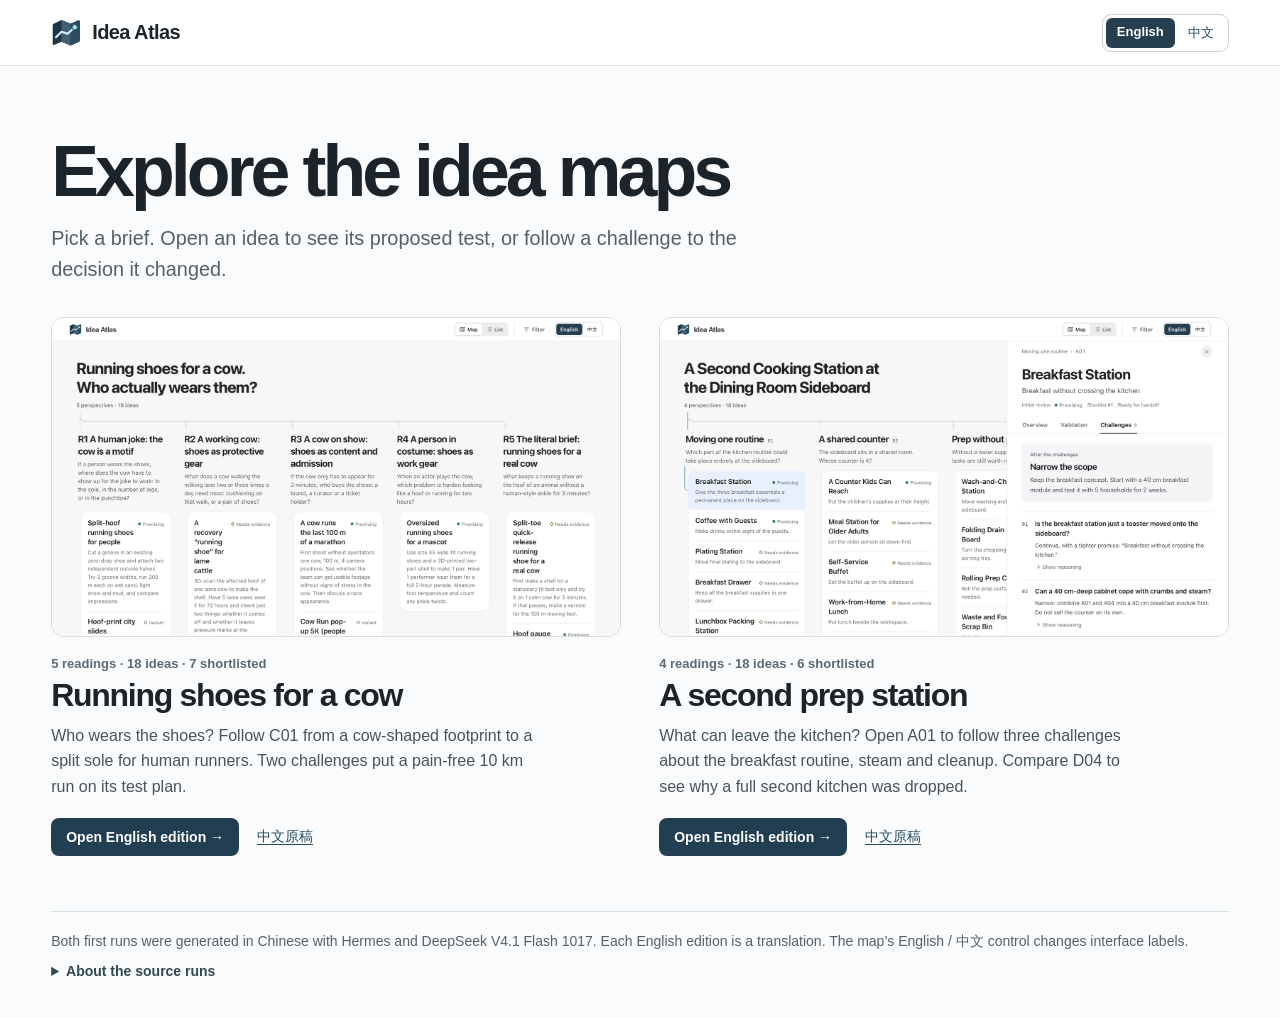
==== docs/index.html @ 5a2b8811 "Release Idea Atlas 1.0.0 with bilingual demos and installation guides" ====
<!doctype html>
<html lang="en">
<head><meta charset="utf-8"><meta name="viewport" content="width=device-width, initial-scale=1"><meta name="color-scheme" content="light">
<title>Explore the idea maps · Idea Atlas</title><meta name="description" content="Pick a brief. Open an idea to see its proposed test, or follow a challenge to the decision it changed.">
<link rel="icon" href="media/atlas.svg" type="image/svg+xml"><link rel="stylesheet" href="media/demo.css">
<link rel="alternate" hreflang="en" href="index.html"><link rel="alternate" hreflang="zh-CN" href="zh.html"></head>
<body><header><div class="bar"><span class="brand"><img src="media/atlas.svg" alt="" width="31" height="31">Idea Atlas</span>
<nav class="languages" aria-label="Page language"><a lang="en" href="index.html" aria-current="page">English</a><a lang="zh-CN" href="zh.html">中文</a></nav></div></header>
<main><section class="intro"><h1>Explore the idea maps</h1><p>Pick a brief. Open an idea to see its proposed test, or follow a challenge to the decision it changed.</p></section>
<div class="cases"><article class="case">
  <a class="preview" href="cow-shoes/en.html" aria-label="Running shoes for a cow · English edition"><img src="media/cow-shoes-en.png" alt="The cow-shoe map with its five readings and the ideas under each" width="1400" height="880"></a>
  <p class="meta">5 readings · 18 ideas · 7 shortlisted</p><h2>Running shoes for a cow</h2><p class="copy">Who wears the shoes? Follow C01 from a cow-shaped footprint to a split sole for human runners. Two challenges put a pain-free 10 km run on its test plan.</p>
  <div class="actions"><a class="primary" href="cow-shoes/en.html">Open English edition <span aria-hidden="true">→</span></a><a class="secondary" lang="zh-CN" href="cow-shoes/zh.html">中文原稿</a></div>
</article>
<article class="case">
  <a class="preview" href="sideboard/en.html" aria-label="A second prep station · English edition"><img src="media/sideboard-en.png" alt="The sideboard atlas with A01 open on the Challenges tab" width="1400" height="880"></a>
  <p class="meta">4 readings · 18 ideas · 6 shortlisted</p><h2>A second prep station</h2><p class="copy">What can leave the kitchen? Open A01 to follow three challenges about the breakfast routine, steam and cleanup. Compare D04 to see why a full second kitchen was dropped.</p>
  <div class="actions"><a class="primary" href="sideboard/en.html">Open English edition <span aria-hidden="true">→</span></a><a class="secondary" lang="zh-CN" href="sideboard/zh.html">中文原稿</a></div>
</article></div>
<footer><p>Both first runs were generated in Chinese with Hermes and DeepSeek V4.1 Flash 1017. Each English edition is a translation. The map’s English / 中文 control changes interface labels.</p><details><summary>About the source runs</summary><p>Cow shoes used Idea Atlas 0.14.1 in a fresh worker. Its archived, deliverable run removed undeclared lens references and kept the top three handoffs. The sideboard used 0.13.0 in the current chat. Both maps use the 1.0.0 viewer. The tests described in the cards are proposals; neither run supplied external evidence.</p><p><a href="cow-shoes/zh.json">Cow shoes · source JSON</a> · <a href="sideboard/zh.json">Sideboard · source JSON</a></p></details></footer></main></body></html>
---- docs/media/demo.css ----
:root {
  color-scheme: light;
  font-family: -apple-system, BlinkMacSystemFont, "Segoe UI", "PingFang SC", sans-serif;
  color: #1b242b;
  background: #fafbfc;
  -webkit-font-smoothing: antialiased;
}
* { box-sizing: border-box; }
body { margin: 0; }
a { color: #274c64; text-underline-offset: .23em; }
a:focus-visible, summary:focus-visible { outline: 3px solid #1677ba; outline-offset: 4px; }
header { border-bottom: 1px solid #dce1e5; background: #fff; }
.bar, main { width: min(1280px, calc(100% - clamp(36px, 8vw, 120px))); margin: 0 auto; }
.bar { min-height: 65px; display: flex; justify-content: space-between; align-items: center; gap: 20px; }
.brand { display: inline-flex; align-items: center; gap: 10px; font-weight: 670; letter-spacing: -.03em; font-size: 20px; }
.brand img { width: 31px; height: 31px; }
.languages { display: inline-flex; border: 1px solid #cad3d9; padding: 3px; border-radius: 9px; gap: 2px; }
.languages a { font-size: 13px; font-weight: 570; padding: 6px 11px; border-radius: 6px; text-decoration: none; }
.languages a[aria-current] { color: white; background: #253e50; }
.languages a:not([aria-current]):hover { background: #eff3f6; }
.intro { padding: clamp(36px, 5.2vw, 70px) 0 32px; }
h1, h2, p { margin: 0; }
h1 { font-size: clamp(37px, 5.6vw, 74px); line-height: 1.07; letter-spacing: -.055em; font-weight: 680; }
.intro p { color: #52616a; max-width: 750px; font-size: clamp(16px, 1.55vw, 21px); line-height: 1.55; margin-top: 14px; }
.cases { display: grid; grid-template-columns: repeat(2, minmax(0, 1fr)); gap: clamp(18px, 3vw, 40px); }
.case { display: flex; flex-direction: column; min-width: 0; }
.preview { display: block; overflow: hidden; aspect-ratio: 1.78; border: 1px solid #d5dde2; border-radius: 13px; background: #f6f7f8; }
.preview img { display: block; width: 100%; height: 100%; object-fit: cover; object-position: center top; }
.meta { margin: 19px 0 6px; color: #596b76; font-size: 13px; font-weight: 575; }
h2 { font-size: clamp(23px, 2.5vw, 35px); line-height: 1.16; letter-spacing: -.04em; }
.copy { color: #46545c; margin-top: 9px; line-height: 1.6; font-size: 16px; max-width: 55ch; }
.actions { margin-top: auto; padding-top: 18px; display: flex; flex-wrap: wrap; align-items: center; gap: 10px 18px; }
.primary { background: #223f52; color: white; font-size: 14px; font-weight: 620; border-radius: 8px; padding: 11px 15px; text-decoration: none; }
.primary:hover { background: #305670; }
.secondary { font-size: 14px; font-weight: 550; }
footer { margin: clamp(35px, 4.3vw, 64px) 0 36px; border-top: 1px solid #d8dfe3; padding-top: 18px; color: #53616b; font-size: 14px; line-height: 1.6; }
footer p { margin-bottom: 8px; }
summary { cursor: pointer; font-weight: 600; color: #314852; }
details[open] summary { margin-bottom: 9px; }
details p { max-width: 91ch; }
:lang(zh-CN) h1, :lang(zh-CN) h2 { letter-spacing: -.035em; }
@media (max-width: 730px) {
  .bar { min-height: 58px; }
  .cases { grid-template-columns: minmax(0, 1fr); gap: 35px; }
  .intro { padding-bottom: 24px; }
  .meta { margin-top: 13px; }
  .actions { padding-top: 12px; }
}
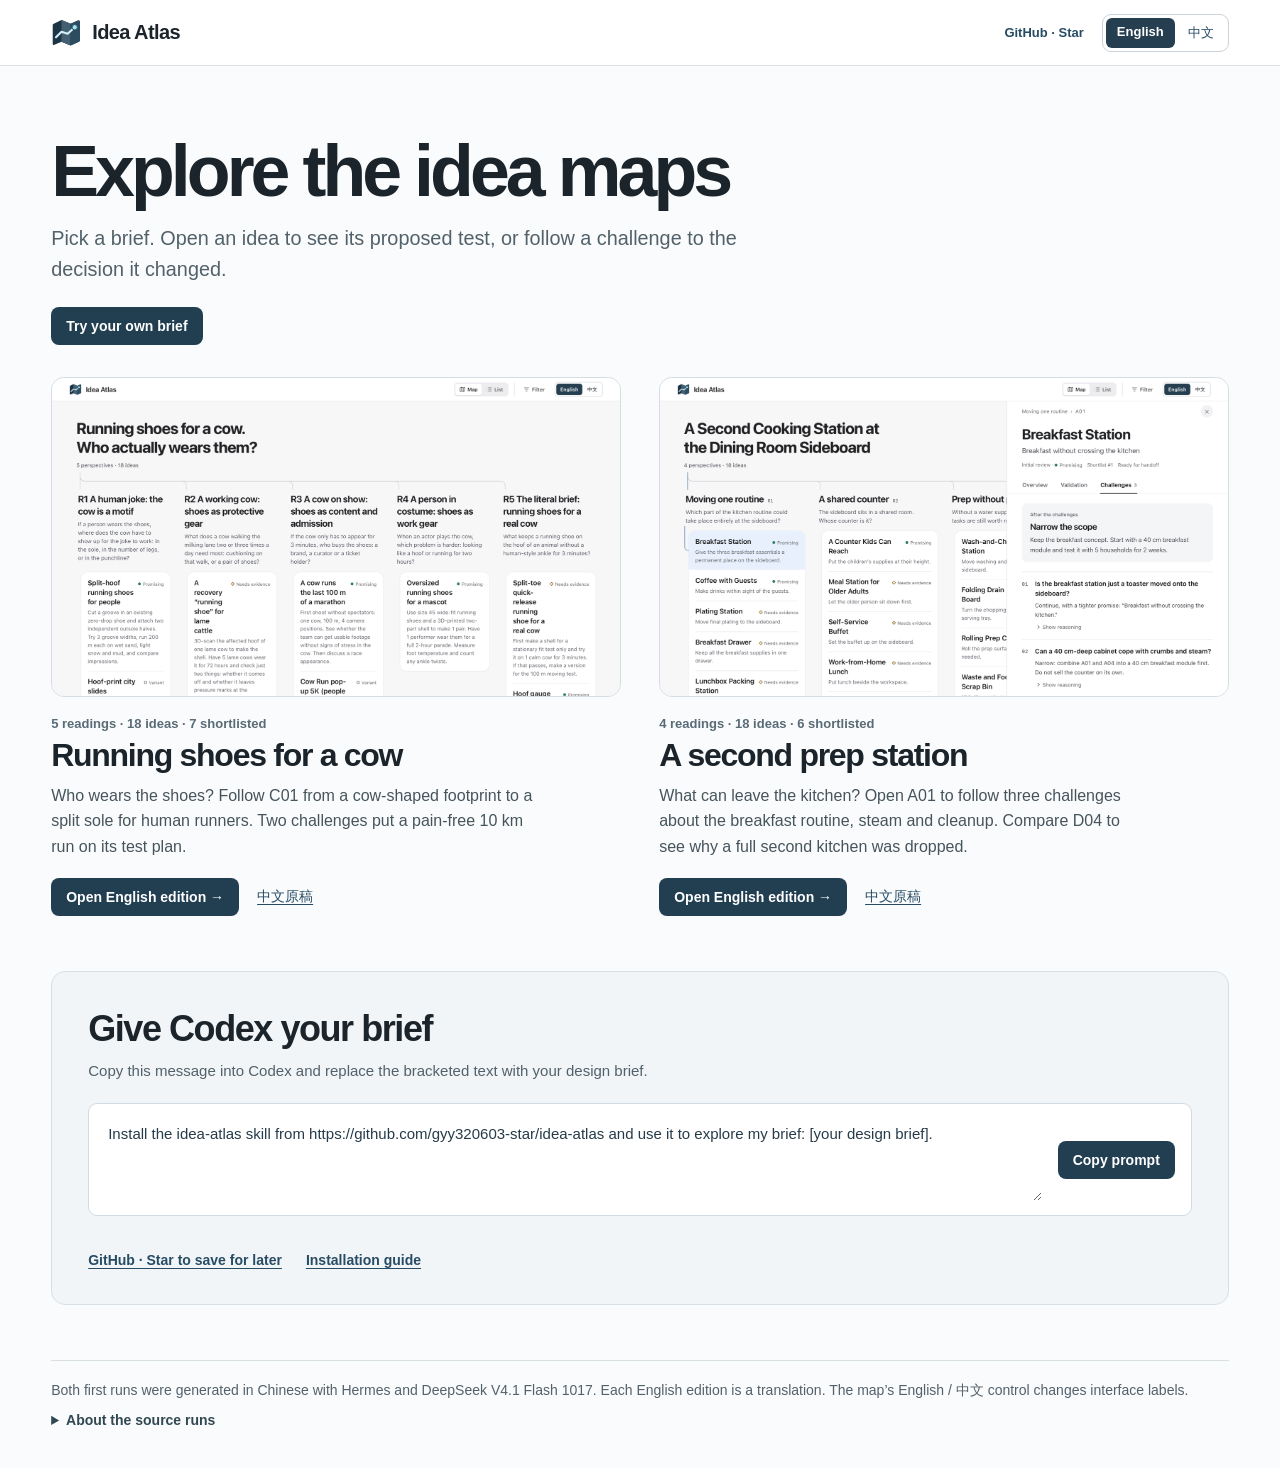
==== commit e1bca636: "Connect the demo to Codex installation and GitHub discovery" ====
--- a/docs/index.html
+++ b/docs/index.html
@@ -5,8 +5,8 @@
 <link rel="icon" href="media/atlas.svg" type="image/svg+xml"><link rel="stylesheet" href="media/demo.css">
 <link rel="alternate" hreflang="en" href="index.html"><link rel="alternate" hreflang="zh-CN" href="zh.html"></head>
 <body><header><div class="bar"><span class="brand"><img src="media/atlas.svg" alt="" width="31" height="31">Idea Atlas</span>
-<nav class="languages" aria-label="Page language"><a lang="en" href="index.html" aria-current="page">English</a><a lang="zh-CN" href="zh.html">中文</a></nav></div></header>
-<main><section class="intro"><h1>Explore the idea maps</h1><p>Pick a brief. Open an idea to see its proposed test, or follow a challenge to the decision it changed.</p></section>
+<div class="header-actions"><a class="github-link" href="https://github.com/gyy320603-star/idea-atlas">GitHub · Star</a><nav class="languages" aria-label="Page language"><a lang="en" href="index.html" aria-current="page">English</a><a lang="zh-CN" href="zh.html">中文</a></nav></div></div></header>
+<main><section class="intro"><h1>Explore the idea maps</h1><p>Pick a brief. Open an idea to see its proposed test, or follow a challenge to the decision it changed.</p><div class="intro-actions"><a class="primary" href="#use-your-brief">Try your own brief</a></div></section>
 <div class="cases"><article class="case">
   <a class="preview" href="cow-shoes/en.html" aria-label="Running shoes for a cow · English edition"><img src="media/cow-shoes-en.png" alt="The cow-shoe map with its five readings and the ideas under each" width="1400" height="880"></a>
   <p class="meta">5 readings · 18 ideas · 7 shortlisted</p><h2>Running shoes for a cow</h2><p class="copy">Who wears the shoes? Follow C01 from a cow-shaped footprint to a split sole for human runners. Two challenges put a pain-free 10 km run on its test plan.</p>
@@ -17,4 +17,12 @@
   <p class="meta">4 readings · 18 ideas · 6 shortlisted</p><h2>A second prep station</h2><p class="copy">What can leave the kitchen? Open A01 to follow three challenges about the breakfast routine, steam and cleanup. Compare D04 to see why a full second kitchen was dropped.</p>
   <div class="actions"><a class="primary" href="sideboard/en.html">Open English edition <span aria-hidden="true">→</span></a><a class="secondary" lang="zh-CN" href="sideboard/zh.html">中文原稿</a></div>
 </article></div>
-<footer><p>Both first runs were generated in Chinese with Hermes and DeepSeek V4.1 Flash 1017. Each English edition is a translation. The map’s English / 中文 control changes interface labels.</p><details><summary>About the source runs</summary><p>Cow shoes used Idea Atlas 0.14.1 in a fresh worker. Its archived, deliverable run removed undeclared lens references and kept the top three handoffs. The sideboard used 0.13.0 in the current chat. Both maps use the 1.0.0 viewer. The tests described in the cards are proposals; neither run supplied external evidence.</p><p><a href="cow-shoes/zh.json">Cow shoes · source JSON</a> · <a href="sideboard/zh.json">Sideboard · source JSON</a></p></details></footer></main></body></html>
+<section class="start" id="use-your-brief" aria-labelledby="start-title" tabindex="-1">
+<h2 id="start-title">Give Codex your brief</h2>
+<p>Copy this message into Codex and replace the bracketed text with your design brief.</p>
+<div class="prompt-box"><textarea id="install-prompt" readonly rows="3" aria-label="Installation prompt for Codex">Install the idea-atlas skill from https://github.com/gyy320603-star/idea-atlas and use it to explore my brief: [your design brief].</textarea>
+<button class="primary copy-prompt" type="button" data-copy="Copy prompt" data-success="Copied" data-failure="Select and copy">Copy prompt</button></div>
+<p class="copy-status" role="status" aria-live="polite" data-success="Paste it into Codex and add your brief." data-failure="Copy the selected text with your keyboard or touch menu."></p>
+<div class="start-links"><a href="https://github.com/gyy320603-star/idea-atlas">GitHub · Star to save for later</a><a href="https://github.com/gyy320603-star/idea-atlas/blob/main/README.md#install-and-run">Installation guide</a></div>
+</section>
+<footer><p>Both first runs were generated in Chinese with Hermes and DeepSeek V4.1 Flash 1017. Each English edition is a translation. The map’s English / 中文 control changes interface labels.</p><details><summary>About the source runs</summary><p>Cow shoes used Idea Atlas 0.14.1 in a fresh worker. Its archived, deliverable run removed undeclared lens references and kept the top three handoffs. The sideboard used 0.13.0 in the current chat. Both maps use the 1.0.0 viewer. The tests described in the cards are proposals; neither run supplied external evidence.</p><p><a href="cow-shoes/zh.json">Cow shoes · source JSON</a> · <a href="sideboard/zh.json">Sideboard · source JSON</a></p></details></footer></main><script src="media/demo.js" defer></script></body></html>
--- a/docs/media/demo.css
+++ b/docs/media/demo.css
@@ -9,11 +9,16 @@
 body { margin: 0; }
 a { color: #274c64; text-underline-offset: .23em; }
 a:focus-visible, summary:focus-visible { outline: 3px solid #1677ba; outline-offset: 4px; }
+button:focus-visible, textarea:focus-visible { outline: 3px solid #1677ba; outline-offset: 4px; }
+button, textarea { font: inherit; }
 header { border-bottom: 1px solid #dce1e5; background: #fff; }
 .bar, main { width: min(1280px, calc(100% - clamp(36px, 8vw, 120px))); margin: 0 auto; }
 .bar { min-height: 65px; display: flex; justify-content: space-between; align-items: center; gap: 20px; }
 .brand { display: inline-flex; align-items: center; gap: 10px; font-weight: 670; letter-spacing: -.03em; font-size: 20px; }
 .brand img { width: 31px; height: 31px; }
+.header-actions { display: flex; flex-wrap: wrap; align-items: center; justify-content: flex-end; gap: 10px 18px; }
+.github-link { font-size: 13px; font-weight: 600; white-space: nowrap; text-decoration: none; }
+.github-link:hover { text-decoration: underline; }
 .languages { display: inline-flex; border: 1px solid #cad3d9; padding: 3px; border-radius: 9px; gap: 2px; }
 .languages a { font-size: 13px; font-weight: 570; padding: 6px 11px; border-radius: 6px; text-decoration: none; }
 .languages a[aria-current] { color: white; background: #253e50; }
@@ -22,6 +27,7 @@
 h1, h2, p { margin: 0; }
 h1 { font-size: clamp(37px, 5.6vw, 74px); line-height: 1.07; letter-spacing: -.055em; font-weight: 680; }
 .intro p { color: #52616a; max-width: 750px; font-size: clamp(16px, 1.55vw, 21px); line-height: 1.55; margin-top: 14px; }
+.intro-actions { display: flex; margin-top: 22px; }
 .cases { display: grid; grid-template-columns: repeat(2, minmax(0, 1fr)); gap: clamp(18px, 3vw, 40px); }
 .case { display: flex; flex-direction: column; min-width: 0; }
 .preview { display: block; overflow: hidden; aspect-ratio: 1.78; border: 1px solid #d5dde2; border-radius: 13px; background: #f6f7f8; }
@@ -32,7 +38,15 @@
 .actions { margin-top: auto; padding-top: 18px; display: flex; flex-wrap: wrap; align-items: center; gap: 10px 18px; }
 .primary { background: #223f52; color: white; font-size: 14px; font-weight: 620; border-radius: 8px; padding: 11px 15px; text-decoration: none; }
 .primary:hover { background: #305670; }
+.copy-prompt { border: 0; cursor: pointer; white-space: nowrap; }
 .secondary { font-size: 14px; font-weight: 550; }
+.start { margin-top: clamp(35px, 4.3vw, 64px); padding: clamp(20px, 3vw, 36px); border: 1px solid #d8e0e6; border-radius: 14px; background: #f1f5f8; scroll-margin-top: 20px; }
+.start h2 { font-size: clamp(24px, 3vw, 36px); }
+.start > p { margin-top: 10px; color: #52616a; font-size: 15px; line-height: 1.6; }
+.prompt-box { display: flex; align-items: center; gap: 16px; margin-top: 20px; padding: 14px 16px; border-radius: 9px; background: #fff; border: 1px solid #d2dbe2; }
+#install-prompt { display: block; flex: 1; width: 100%; min-width: 0; resize: vertical; min-height: 82px; border: 0; background: transparent; color: #263b49; font-size: 15px; line-height: 1.7; padding: 3px; }
+.start > .copy-status { min-height: 24px; margin-top: 5px; font-size: 13px; color: #315773; }
+.start-links { display: flex; flex-wrap: wrap; gap: 10px 24px; margin-top: 7px; font-size: 14px; font-weight: 550; }
 footer { margin: clamp(35px, 4.3vw, 64px) 0 36px; border-top: 1px solid #d8dfe3; padding-top: 18px; color: #53616b; font-size: 14px; line-height: 1.6; }
 footer p { margin-bottom: 8px; }
 summary { cursor: pointer; font-weight: 600; color: #314852; }
@@ -46,3 +60,12 @@
   .meta { margin-top: 13px; }
   .actions { padding-top: 12px; }
 }
+@media (max-width: 520px) {
+  .bar { align-items: flex-start; padding-block: 12px; gap: 12px; }
+  .brand { font-size: 18px; margin-top: 3px; white-space: nowrap; }
+  .header-actions { gap: 8px; }
+  .github-link { order: 1; }
+  .prompt-box { align-items: stretch; flex-direction: column; gap: 10px; padding: 12px; }
+  .copy-prompt { align-self: flex-start; }
+  #install-prompt { min-height: 128px; }
+}
